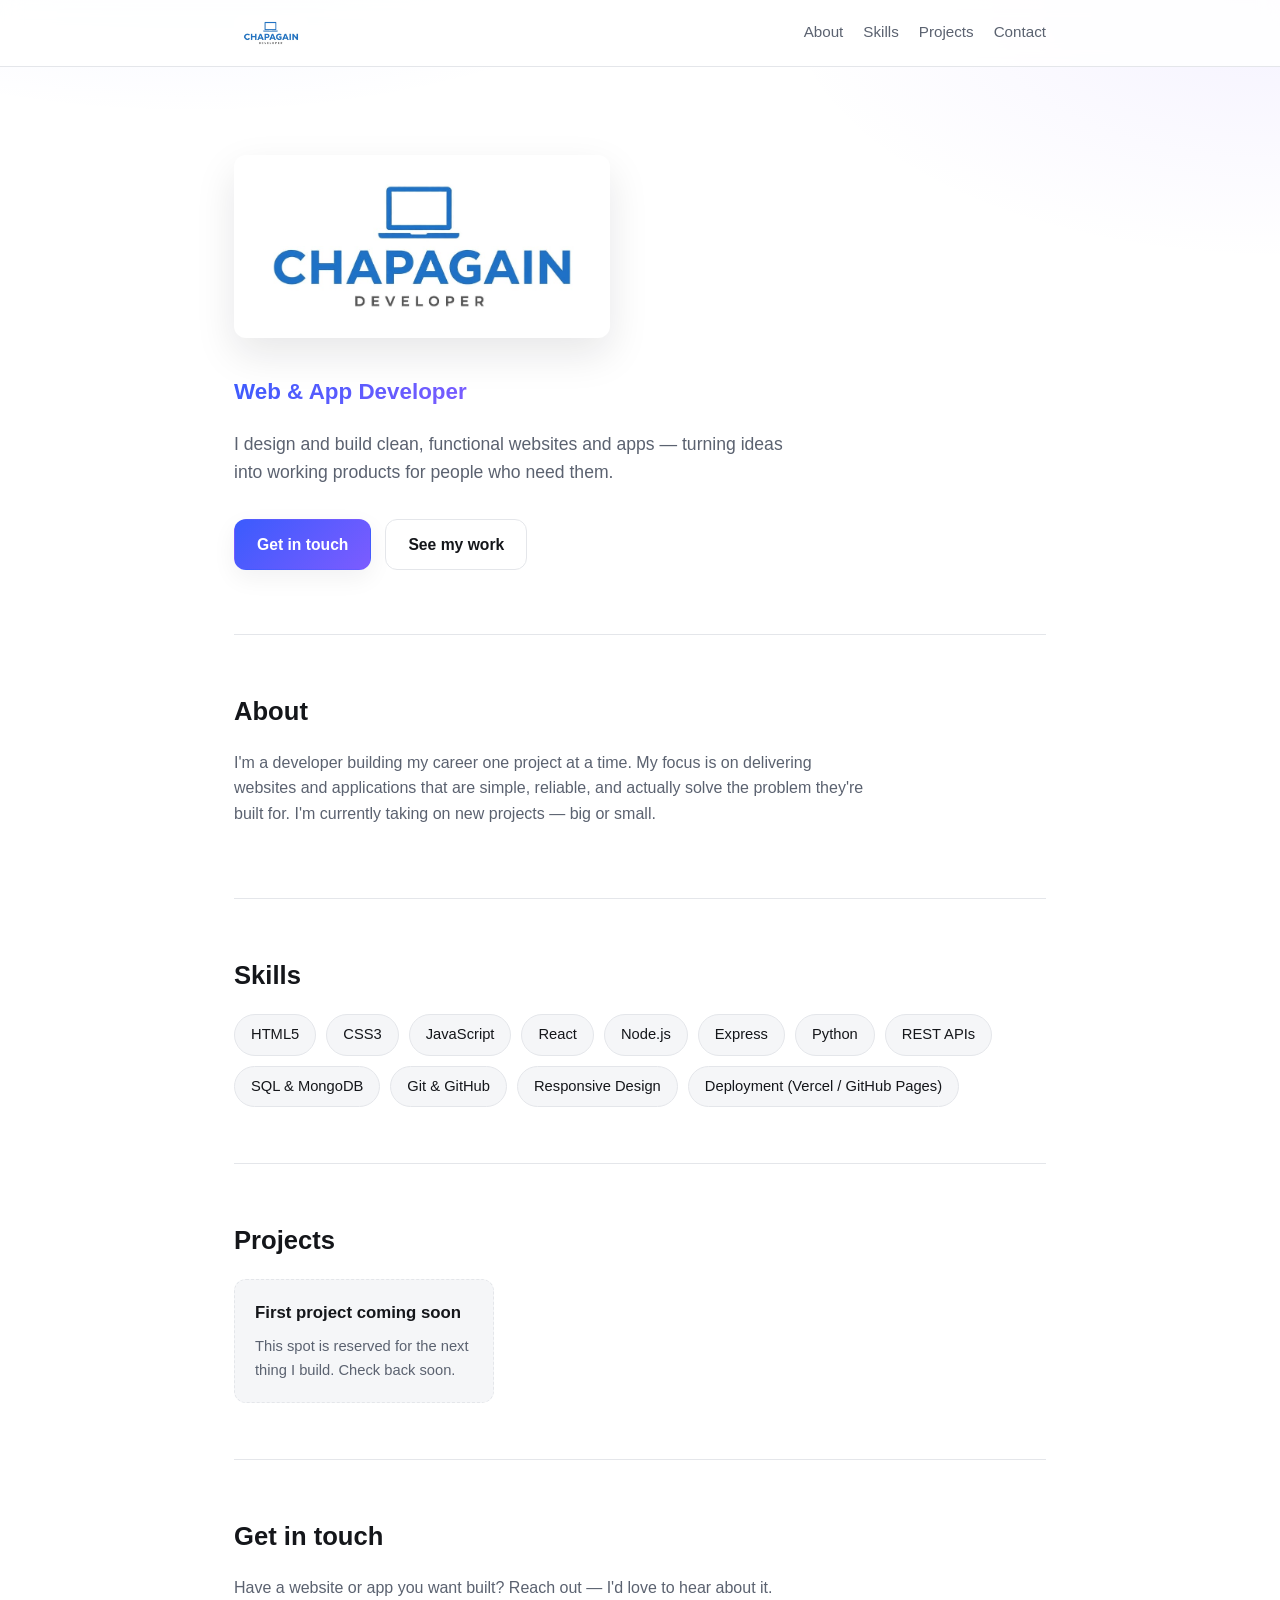
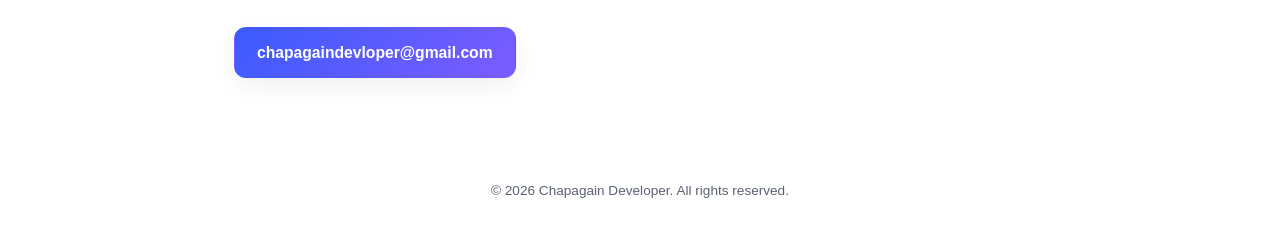
==== index.html @ 44d9c979 "Initial portfolio site Personal portfolio for Chapagain Developer — hero, about, skills, projects, a" ====
<!DOCTYPE html>
<html lang="en">
<head>
<meta charset="UTF-8">
<meta name="viewport" content="width=device-width, initial-scale=1.0">
<title>Chapagain Developer — Web & App Developer</title>
<meta name="description" content="Chapagain Developer — Web & App Developer. Building clean, functional websites and apps.">
<link rel="icon" type="image/png" href="assets/logo.png">
<link rel="stylesheet" href="style.css">
</head>
<body>

<header class="nav">
  <div class="nav-inner">
    <a href="#top" class="logo">
      <img src="assets/logo-full.png" alt="Chapagain Developer" class="logo-mark">
    </a>
    <nav>
      <a href="#about">About</a>
      <a href="#skills">Skills</a>
      <a href="#projects">Projects</a>
      <a href="#contact">Contact</a>
    </nav>
  </div>
</header>

<main>
  <section id="top" class="hero">
    <div class="hero-logo-card">
      <img class="hero-logo" src="assets/logo-full.png" alt="Chapagain Developer logo">
    </div>
    <h1 class="sr-only">Chapagain Developer</h1>
    <p class="tagline">Web &amp; App Developer</p>
    <p class="hero-text">I design and build clean, functional websites and apps — turning ideas into working products for people who need them.</p>
    <div class="hero-actions">
      <a href="#contact" class="btn btn-primary">Get in touch</a>
      <a href="#projects" class="btn btn-ghost">See my work</a>
    </div>
  </section>

  <section id="about" class="section">
    <h2>About</h2>
    <p>I'm a developer building my career one project at a time. My focus is on delivering websites and applications that are simple, reliable, and actually solve the problem they're built for. I'm currently taking on new projects — big or small.</p>
  </section>

  <section id="skills" class="section">
    <h2>Skills</h2>
    <ul class="skills-grid">
      <li>HTML5</li>
      <li>CSS3</li>
      <li>JavaScript</li>
      <li>React</li>
      <li>Node.js</li>
      <li>Express</li>
      <li>Python</li>
      <li>REST APIs</li>
      <li>SQL &amp; MongoDB</li>
      <li>Git &amp; GitHub</li>
      <li>Responsive Design</li>
      <li>Deployment (Vercel / GitHub Pages)</li>
    </ul>
  </section>

  <section id="projects" class="section">
    <h2>Projects</h2>
    <div class="projects-grid">
      <div class="project-card placeholder">
        <h3>First project coming soon</h3>
        <p>This spot is reserved for the next thing I build. Check back soon.</p>
      </div>
    </div>
  </section>

  <section id="contact" class="section contact">
    <h2>Get in touch</h2>
    <p>Have a website or app you want built? Reach out — I'd love to hear about it.</p>
    <a class="btn btn-primary" href="mailto:chapagaindevloper@gmail.com">chapagaindevloper@gmail.com</a>
  </section>
</main>

<footer class="footer">
  <p>&copy; <span id="year"></span> Chapagain Developer. All rights reserved.</p>
</footer>

<script src="script.js"></script>
</body>
</html>
---- style.css ----
:root {
  --bg: #ffffff;
  --bg-alt: #f5f6f8;
  --text: #14161a;
  --text-muted: #5b6270;
  --accent: #3b5bfd;
  --accent-2: #7c5cff;
  --accent-text: #ffffff;
  --border: #e4e6ea;
  --radius: 12px;
  --shadow: 0 8px 24px rgba(20, 22, 26, 0.06);
  --shadow-lg: 0 16px 40px rgba(20, 22, 26, 0.1);
}

@media (prefers-color-scheme: dark) {
  :root {
    --bg: #0f1115;
    --bg-alt: #171a21;
    --text: #f2f3f5;
    --text-muted: #9aa1ad;
    --accent: #6d8bff;
    --accent-2: #9c85ff;
    --accent-text: #0f1115;
    --border: #262a33;
    --shadow: 0 8px 24px rgba(0, 0, 0, 0.35);
    --shadow-lg: 0 16px 40px rgba(0, 0, 0, 0.45);
  }
}

* { box-sizing: border-box; }

html { scroll-behavior: smooth; }

body {
  margin: 0;
  font-family: -apple-system, BlinkMacSystemFont, "Segoe UI", Roboto, Helvetica, Arial, sans-serif;
  background:
    radial-gradient(600px 300px at 15% -10%, color-mix(in srgb, var(--accent) 10%, transparent), transparent),
    radial-gradient(500px 260px at 100% 0%, color-mix(in srgb, var(--accent-2) 8%, transparent), transparent),
    var(--bg);
  color: var(--text);
  line-height: 1.6;
}

a {
  color: var(--accent);
  text-decoration: none;
  transition: color 0.2s ease;
}

.nav {
  position: sticky;
  top: 0;
  background: color-mix(in srgb, var(--bg) 85%, transparent);
  backdrop-filter: blur(10px);
  border-bottom: 1px solid var(--border);
  z-index: 10;
}

.nav-inner {
  max-width: 860px;
  margin: 0 auto;
  padding: 16px 24px;
  display: flex;
  justify-content: space-between;
  align-items: center;
  flex-wrap: wrap;
  gap: 10px;
}

.logo {
  display: flex;
  align-items: center;
  gap: 9px;
  font-weight: 700;
  font-size: 1.1rem;
  color: var(--text);
}

.logo-mark {
  display: block;
  height: 34px;
  width: auto;
  padding: 4px 8px;
  background: #ffffff;
  border-radius: 8px;
}

.nav nav {
  display: flex;
  gap: 20px;
}

.nav nav a {
  position: relative;
  color: var(--text-muted);
  font-size: 0.95rem;
  padding-bottom: 2px;
}

.nav nav a::after {
  content: "";
  position: absolute;
  left: 0;
  right: 100%;
  bottom: -2px;
  height: 2px;
  background: var(--accent);
  border-radius: 2px;
  transition: right 0.25s ease;
}

.nav nav a:hover {
  color: var(--text);
}

.nav nav a:hover::after {
  right: 0;
}

main {
  max-width: 860px;
  margin: 0 auto;
  padding: 0 24px;
}

.hero {
  padding: 88px 0 64px;
  display: flex;
  flex-direction: column;
  align-items: flex-start;
  animation: fade-up 0.7s ease both;
}

.hero-logo-card {
  margin-bottom: 28px;
  padding: 20px 28px;
  border-radius: var(--radius);
  background: #ffffff;
  box-shadow: var(--shadow-lg);
}

.hero-logo {
  display: block;
  width: 100%;
  max-width: 320px;
  height: auto;
}

.sr-only {
  position: absolute;
  width: 1px;
  height: 1px;
  padding: 0;
  margin: -1px;
  overflow: hidden;
  clip: rect(0, 0, 0, 0);
  white-space: nowrap;
  border: 0;
}

.hero h1 {
  font-size: 3.2rem;
  margin: 0;
  line-height: 1.1;
  letter-spacing: -0.02em;
}

.tagline {
  font-size: 1.4rem;
  background: linear-gradient(135deg, var(--accent), var(--accent-2));
  -webkit-background-clip: text;
  background-clip: text;
  color: transparent;
  font-weight: 700;
  margin: 8px 0 20px;
}

.hero-text {
  max-width: 560px;
  color: var(--text-muted);
  font-size: 1.1rem;
  margin: 0 0 32px;
}

.hero-actions {
  display: flex;
  gap: 14px;
  flex-wrap: wrap;
}

.btn {
  display: inline-block;
  padding: 12px 22px;
  border-radius: var(--radius);
  font-weight: 600;
  font-size: 0.98rem;
  border: 1px solid transparent;
  transition: transform 0.2s ease, box-shadow 0.2s ease, background 0.2s ease;
}

.btn-primary {
  background: linear-gradient(135deg, var(--accent), var(--accent-2));
  color: var(--accent-text);
  box-shadow: var(--shadow);
}

.btn-primary:hover {
  transform: translateY(-2px);
  box-shadow: var(--shadow-lg);
}

.btn-ghost {
  border-color: var(--border);
  color: var(--text);
  background: var(--bg);
}

.btn-ghost:hover {
  transform: translateY(-2px);
  border-color: var(--accent);
  color: var(--accent);
}

.section {
  padding: 56px 0;
  border-top: 1px solid var(--border);
  animation: fade-up 0.7s ease both;
}

.section h2 {
  font-size: 1.6rem;
  margin: 0 0 18px;
}

.section p {
  color: var(--text-muted);
  max-width: 640px;
}

.skills-grid {
  list-style: none;
  padding: 0;
  margin: 0;
  display: flex;
  flex-wrap: wrap;
  gap: 10px;
}

.skills-grid li {
  background: var(--bg-alt);
  border: 1px solid var(--border);
  border-radius: 999px;
  padding: 8px 16px;
  font-size: 0.92rem;
  transition: transform 0.2s ease, border-color 0.2s ease, color 0.2s ease;
}

.skills-grid li:hover {
  transform: translateY(-2px);
  border-color: var(--accent);
  color: var(--accent);
}

.projects-grid {
  display: grid;
  grid-template-columns: repeat(auto-fill, minmax(240px, 1fr));
  gap: 16px;
}

.project-card {
  background: var(--bg-alt);
  border: 1px solid var(--border);
  border-radius: var(--radius);
  padding: 20px;
  transition: transform 0.2s ease, box-shadow 0.2s ease;
}

.project-card:not(.placeholder):hover {
  transform: translateY(-3px);
  box-shadow: var(--shadow);
}

.project-card.placeholder {
  border-style: dashed;
}

.project-card h3 {
  margin: 0 0 8px;
  font-size: 1.05rem;
}

.project-card p {
  margin: 0;
  font-size: 0.92rem;
}

.contact .btn {
  margin-top: 10px;
}

@keyframes fade-up {
  from {
    opacity: 0;
    transform: translateY(14px);
  }
  to {
    opacity: 1;
    transform: translateY(0);
  }
}

@media (prefers-reduced-motion: reduce) {
  .hero, .section {
    animation: none;
  }
}

.footer {
  text-align: center;
  color: var(--text-muted);
  font-size: 0.85rem;
  padding: 32px 24px;
}

@media (max-width: 560px) {
  .hero h1 { font-size: 2.1rem; }
  .logo { font-size: 1rem; }
  .nav nav { gap: 12px; }
}
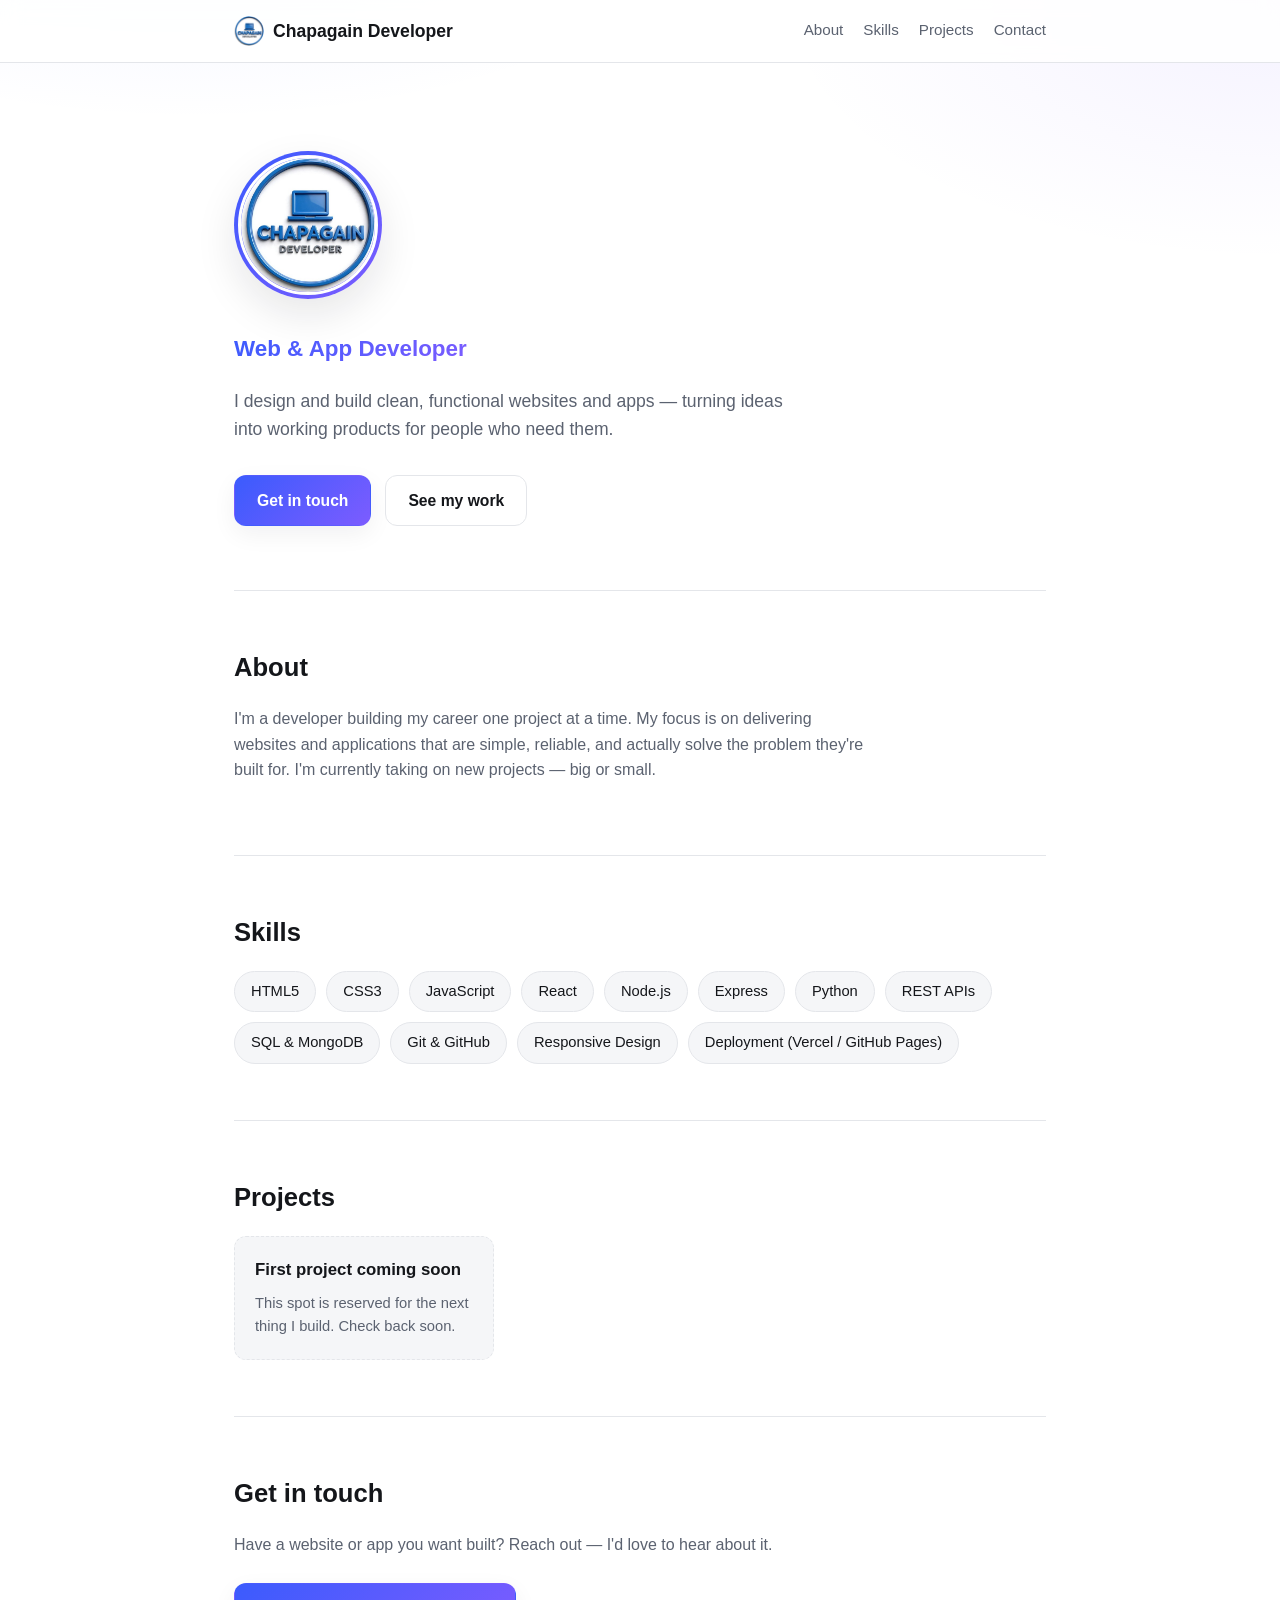
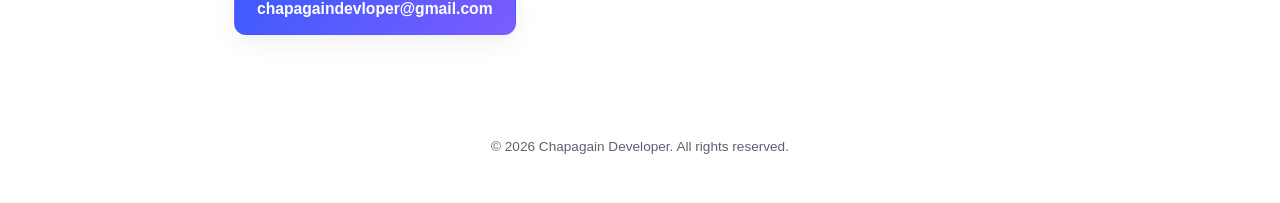
==== commit 438248ea: "Update brand logo to new circular badge design" ====
--- a/index.html
+++ b/index.html
@@ -13,7 +13,8 @@
 <header class="nav">
   <div class="nav-inner">
     <a href="#top" class="logo">
-      <img src="assets/logo-full.png" alt="Chapagain Developer" class="logo-mark">
+      <img src="assets/logo.png" alt="" class="logo-icon">
+      Chapagain Developer
     </a>
     <nav>
       <a href="#about">About</a>
@@ -26,8 +27,8 @@
 
 <main>
   <section id="top" class="hero">
-    <div class="hero-logo-card">
-      <img class="hero-logo" src="assets/logo-full.png" alt="Chapagain Developer logo">
+    <div class="hero-photo-wrap">
+      <img class="hero-photo" src="assets/profile.jpg" alt="Chapagain Developer logo">
     </div>
     <h1 class="sr-only">Chapagain Developer</h1>
     <p class="tagline">Web &amp; App Developer</p>
--- a/style.css
+++ b/style.css
@@ -77,13 +77,10 @@
   color: var(--text);
 }
 
-.logo-mark {
-  display: block;
-  height: 34px;
-  width: auto;
-  padding: 4px 8px;
-  background: #ffffff;
-  border-radius: 8px;
+.logo-icon {
+  width: 30px;
+  height: 30px;
+  border-radius: 50%;
 }
 
 .nav nav {
@@ -132,19 +129,21 @@
   animation: fade-up 0.7s ease both;
 }
 
-.hero-logo-card {
-  margin-bottom: 28px;
-  padding: 20px 28px;
-  border-radius: var(--radius);
-  background: #ffffff;
+.hero-photo-wrap {
+  margin-bottom: 24px;
+  padding: 4px;
+  border-radius: 50%;
+  background: linear-gradient(135deg, var(--accent), var(--accent-2));
   box-shadow: var(--shadow-lg);
 }
 
-.hero-logo {
+.hero-photo {
   display: block;
-  width: 100%;
-  max-width: 320px;
-  height: auto;
+  width: 140px;
+  height: 140px;
+  border-radius: 50%;
+  object-fit: cover;
+  border: 3px solid var(--bg);
 }
 
 .sr-only {
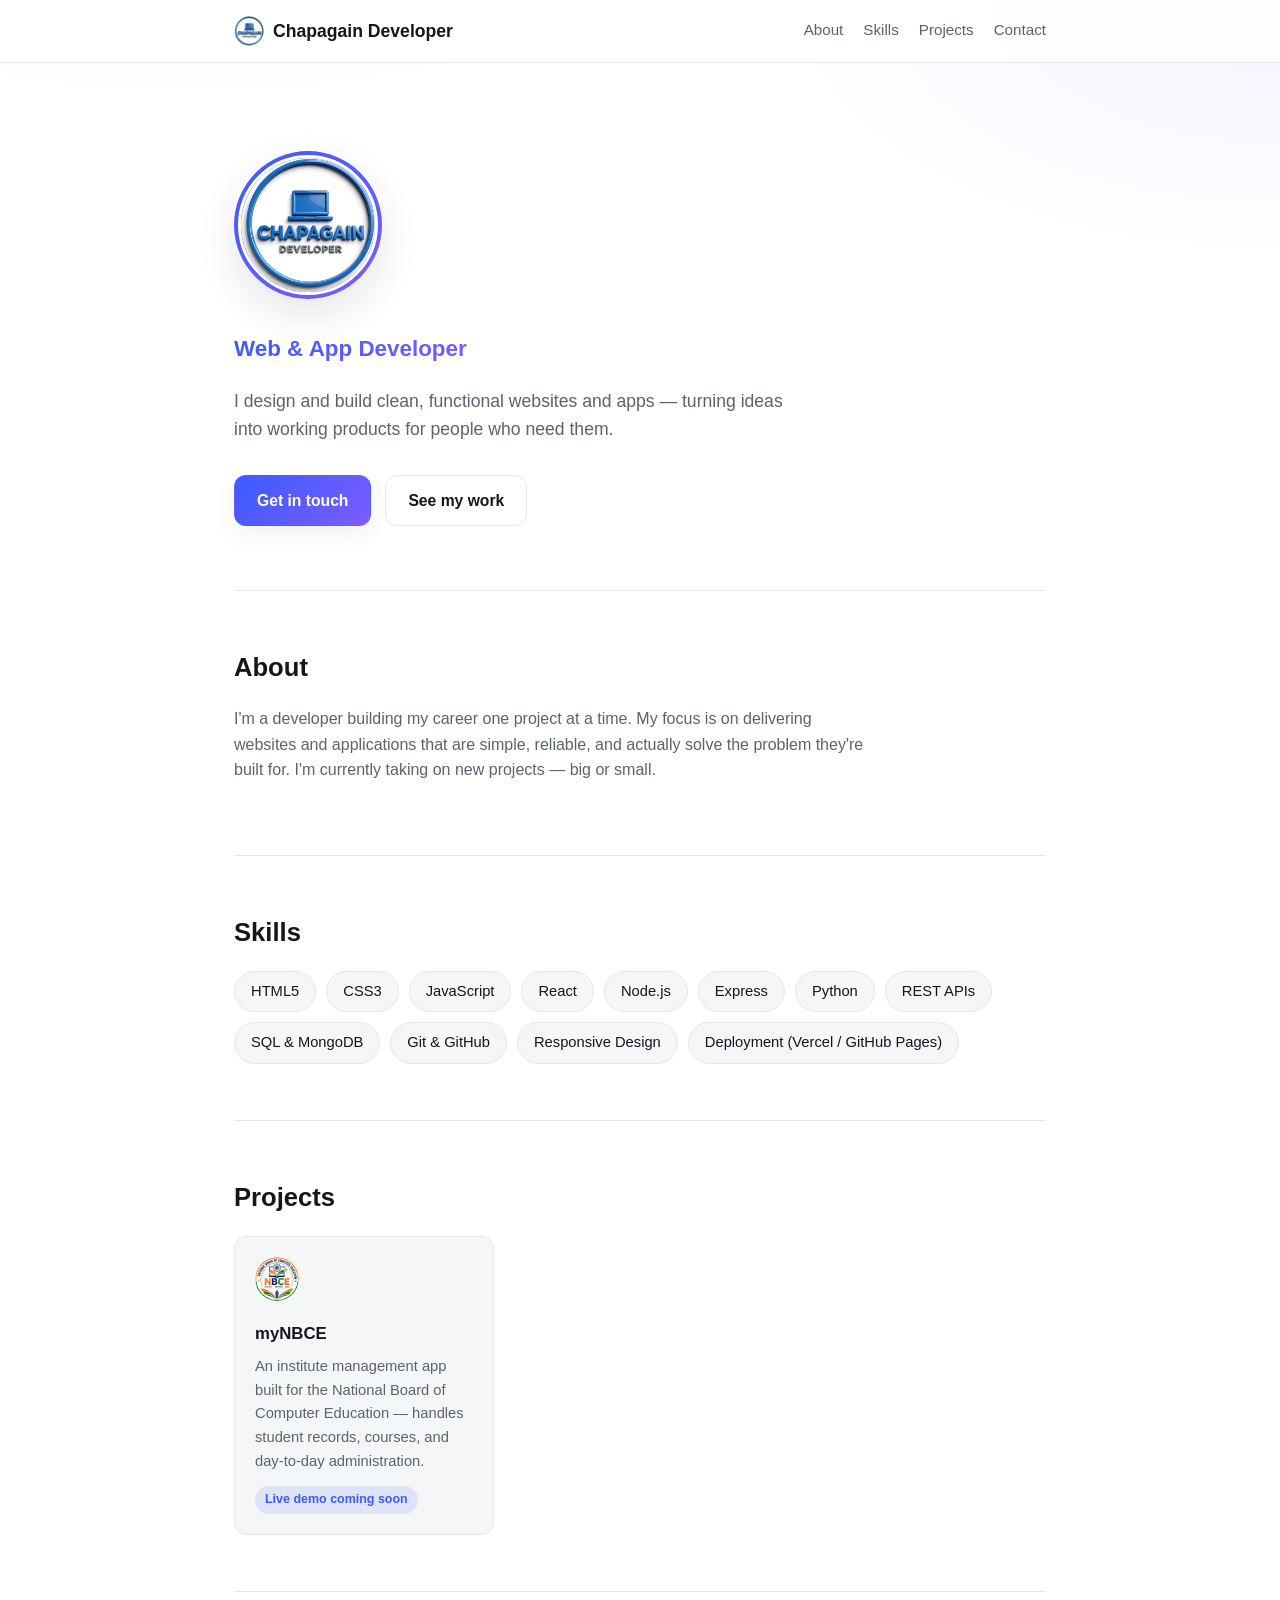
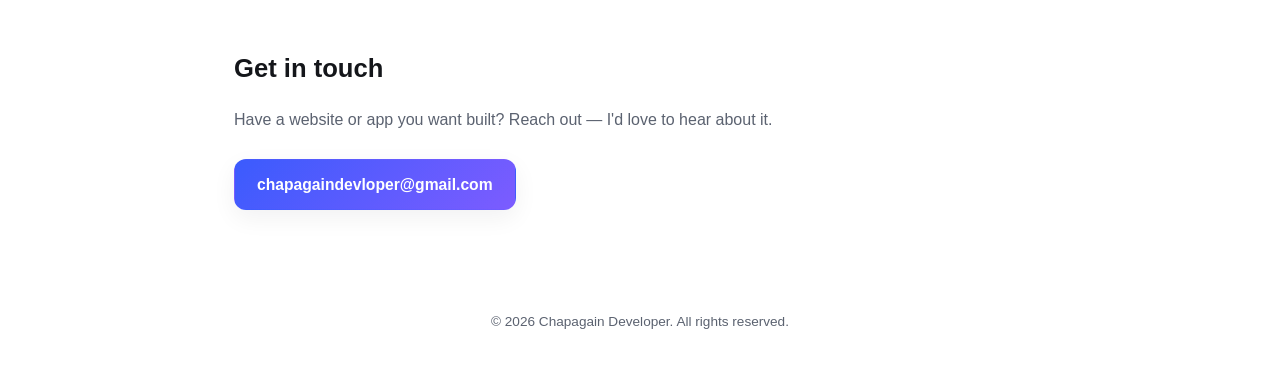
==== commit 58ffc3b2: "Add myNBCE project to portfolio" ====
--- a/index.html
+++ b/index.html
@@ -65,9 +65,11 @@
   <section id="projects" class="section">
     <h2>Projects</h2>
     <div class="projects-grid">
-      <div class="project-card placeholder">
-        <h3>First project coming soon</h3>
-        <p>This spot is reserved for the next thing I build. Check back soon.</p>
+      <div class="project-card">
+        <img class="project-logo" src="assets/project-mynbce.png" alt="myNBCE logo">
+        <h3>myNBCE</h3>
+        <p>An institute management app built for the National Board of Computer Education — handles student records, courses, and day-to-day administration.</p>
+        <span class="project-status">Live demo coming soon</span>
       </div>
     </div>
   </section>
--- a/style.css
+++ b/style.css
@@ -284,14 +284,31 @@
   border-style: dashed;
 }
 
+.project-logo {
+  width: 44px;
+  height: 44px;
+  border-radius: 50%;
+  margin-bottom: 12px;
+}
+
 .project-card h3 {
   margin: 0 0 8px;
   font-size: 1.05rem;
 }
 
 .project-card p {
-  margin: 0;
+  margin: 0 0 12px;
   font-size: 0.92rem;
+}
+
+.project-status {
+  display: inline-block;
+  font-size: 0.78rem;
+  font-weight: 600;
+  color: var(--accent);
+  background: color-mix(in srgb, var(--accent) 12%, transparent);
+  padding: 4px 10px;
+  border-radius: 999px;
 }
 
 .contact .btn {
